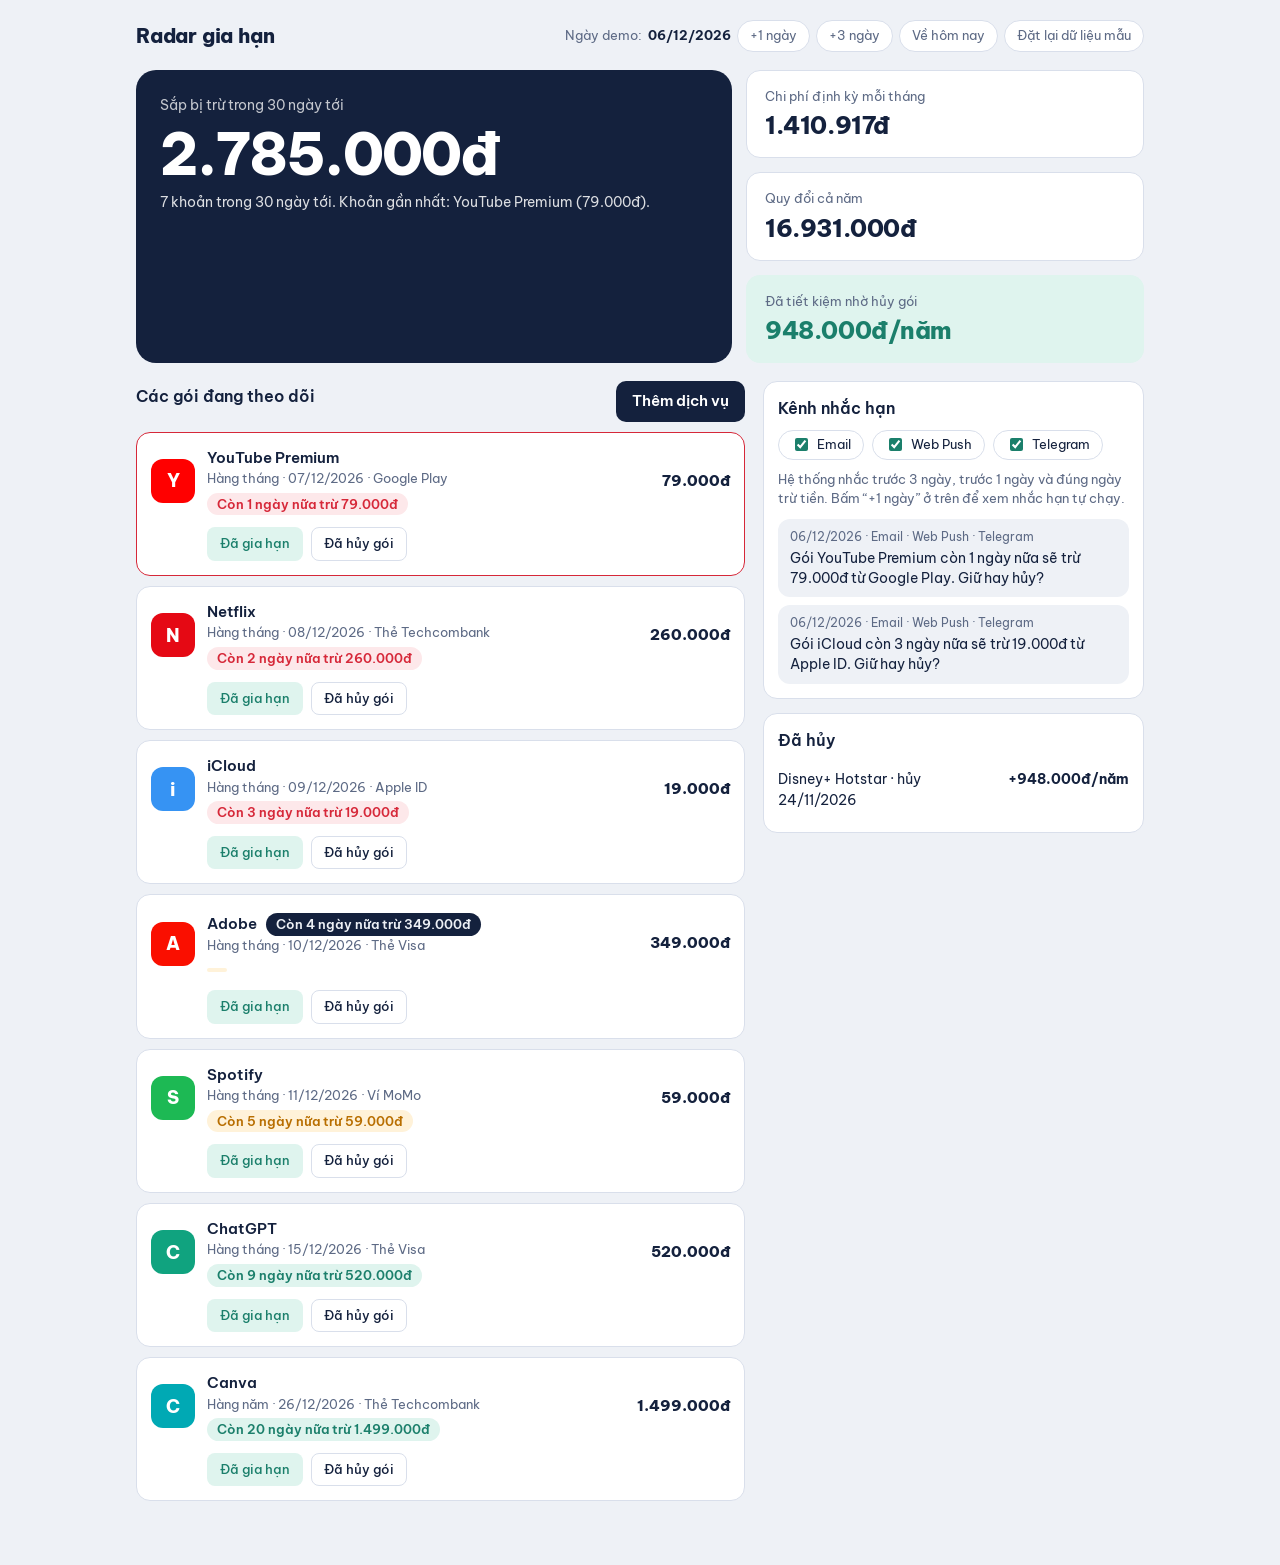
==== index.html @ 2cea7b78 "thêm" ====
<!DOCTYPE html>
<html lang="vi">
<head>
  <meta charset="utf-8">
  <meta name="viewport" content="width=device-width, initial-scale=1, viewport-fit=cover">
  <meta name="theme-color" content="#eef1f6">
  <title>Radar gia hạn – Theo dõi gói đăng ký</title>
  <link rel="preconnect" href="https://fonts.googleapis.com">
  <link rel="preconnect" href="https://fonts.gstatic.com" crossorigin>
  <link rel="stylesheet" href="https://fonts.googleapis.com/css2?family=Be+Vietnam+Pro:wght@400;500;600;800&display=swap">
  <link rel="stylesheet" href="styles.css">
  <script src="app.js" defer></script>
</head>
<body>
  <div class="wrap">
    <header>
      <h1>Radar gia hạn</h1>
      <div class="sim" aria-label="Điều khiển ngày demo">
        Ngày demo: <b id="today"></b>
        <button class="chip" data-d="1">+1 ngày</button>
        <button class="chip" data-d="3">+3 ngày</button>
        <button class="chip" data-d="0">Về hôm nay</button>
        <button class="chip" id="reset">Đặt lại dữ liệu mẫu</button>
      </div>
    </header>

    <section class="hero">
      <div class="leak">
        <small>Sắp bị trừ trong 30 ngày tới</small>
        <div class="big" id="next30">0đ</div>
        <div class="sub" id="next30sub"></div>
      </div>
      <div class="stats">
        <div class="stat">
          <small>Chi phí định kỳ mỗi tháng</small>
          <div class="v" id="month">0đ</div>
        </div>
        <div class="stat">
          <small>Quy đổi cả năm</small>
          <div class="v" id="year">0đ</div>
        </div>
        <div class="stat save">
          <small>Đã tiết kiệm nhờ hủy gói</small>
          <div class="v" id="saved">0đ</div>
        </div>
      </div>
    </section>

    <div class="cols">
      <main>
        <div class="bar">
          <h2>Các gói đang theo dõi</h2>
          <button class="primary" id="add">Thêm dịch vụ</button>
        </div>
        <div class="list" id="list"></div>
      </main>
      <aside>
        <div class="panel">
          <h2>Kênh nhắc hạn</h2>
          <div class="ch" id="channels">
            <label><input type="checkbox" value="Email" checked>Email</label>
            <label><input type="checkbox" value="Web Push" checked>Web Push</label>
            <label><input type="checkbox" value="Telegram" checked>Telegram</label>
          </div>
          <p class="meta reminder-help">
            Hệ thống nhắc trước 3 ngày, trước 1 ngày và đúng ngày trừ tiền.
            Bấm “+1 ngày” ở trên để xem nhắc hạn tự chạy.
          </p>
          <div class="log" id="log"></div>
        </div>
        <div class="panel">
          <h2>Đã hủy</h2>
          <div id="arch"></div>
        </div>
      </aside>
    </div>
  </div>

  <dialog id="dlg">
    <div class="dlg">
      <h2>Thêm dịch vụ</h2>
      <p class="meta">Chọn nhanh từ thư viện, rồi điền giá và ngày gia hạn.</p>
      <div class="tpls" id="tpls"></div>
      <div class="f">
        <label class="full">
          Tên dịch vụ
          <input id="fName" placeholder="Ví dụ: Netflix">
        </label>
        <label>
          Giá (đ)
          <input id="fPrice" type="number" min="0" step="1000" placeholder="260000">
        </label>
        <label>
          Chu kỳ
          <select id="fCycle">
            <option value="m">Hàng tháng</option>
            <option value="y">Hàng năm</option>
          </select>
        </label>
        <label>
          Ngày gia hạn tiếp theo
          <input id="fDate" type="date">
        </label>
        <label>
          Nguồn tiền
          <select id="fSrc">
            <option>Thẻ Techcombank</option>
            <option>Thẻ Visa</option>
            <option>Ví MoMo</option>
            <option>Apple ID</option>
            <option>Google Play</option>
          </select>
        </label>
        <label class="chk full">
          <input type="checkbox" id="fTrial">
          Đang dùng thử miễn phí (sẽ tự tính tiền khi hết hạn)
        </label>
      </div>
      <div class="row">
        <button class="ghost" id="cancelDlg">Đóng</button>
        <button class="primary" id="save">Lưu dịch vụ</button>
      </div>
    </div>
  </dialog>

  <div id="toast" role="status" aria-live="polite"></div>
</body>
</html>
---- styles.css ----
:root {
  --bg: #eef1f6;
  --surface: #fff;
  --ink: #14213d;
  --muted: #5d6a85;
  --line: #d9dfeb;
  --hot: #d62839;
  --hotbg: #fde8ea;
  --warn: #b86e00;
  --warnbg: #fff2d9;
  --ok: #1b7f6b;
  --okbg: #dff4ee;
  --accent: #14213d;
  --onaccent: #fff;
  box-sizing: border-box;
  padding-top: env(safe-area-inset-top, 0px);
  padding-bottom: env(safe-area-inset-bottom, 0px);
}

@media (prefers-color-scheme: dark) {
  :root:not([data-theme="light"]) {
    --bg: #0e1424;
    --surface: #18213a;
    --ink: #eef1f8;
    --muted: #9aa6c2;
    --line: #2b3656;
    --hot: #ff6b79;
    --hotbg: #3a1c26;
    --warn: #ffc15a;
    --warnbg: #3a2f16;
    --ok: #5fd6bb;
    --okbg: #14352f;
    --accent: #eef1f8;
    --onaccent: #14213d;
  }
}

:root[data-theme="dark"] {
  --bg: #0e1424;
  --surface: #18213a;
  --ink: #eef1f8;
  --muted: #9aa6c2;
  --line: #2b3656;
  --hot: #ff6b79;
  --hotbg: #3a1c26;
  --warn: #ffc15a;
  --warnbg: #3a2f16;
  --ok: #5fd6bb;
  --okbg: #14352f;
  --accent: #eef1f8;
  --onaccent: #14213d;
}

html {
  scroll-padding-top: env(safe-area-inset-top, 0px);
}

* {
  box-sizing: border-box;
}

body {
  margin: 0;
  background: var(--bg);
  color: var(--ink);
  font: 400 15px/1.5 "Be Vietnam Pro", system-ui, -apple-system, "Segoe UI", sans-serif;
}

button,
input,
select {
  font: inherit;
  color: inherit;
}

button {
  cursor: pointer;
}

:focus-visible {
  outline: 3px solid #4c8dff;
  outline-offset: 2px;
}

.wrap {
  max-width: 1040px;
  margin: 0 auto;
  padding: 20px 16px 64px;
}

header {
  display: flex;
  flex-wrap: wrap;
  gap: 12px;
  align-items: center;
  justify-content: space-between;
  margin-bottom: 18px;
}

h1 {
  margin: 0;
  font-size: 20px;
  font-weight: 800;
  letter-spacing: -.01em;
}

h2 {
  margin: 0 0 10px;
  font-size: 16px;
  font-weight: 600;
}

.sim {
  display: flex;
  flex-wrap: wrap;
  gap: 6px;
  align-items: center;
  color: var(--muted);
  font-size: 13px;
}

.sim b {
  color: var(--ink);
}

.chip {
  border: 1px solid var(--line);
  border-radius: 999px;
  padding: 5px 12px;
  background: var(--surface);
  font-size: 13px;
}

.chip:hover {
  border-color: var(--ink);
}

.hero {
  display: grid;
  grid-template-columns: 1.5fr 1fr;
  gap: 14px;
  margin-bottom: 18px;
}

.leak {
  border-radius: 20px;
  padding: 24px;
  background: var(--accent);
  color: var(--onaccent);
}

.leak small {
  font-size: 14px;
  opacity: .75;
}

.leak .big {
  margin: 6px 0;
  font-size: clamp(34px, 8vw, 58px);
  font-weight: 800;
  letter-spacing: -.03em;
  line-height: 1.1;
}

.leak .sub {
  font-size: 14px;
  opacity: .85;
}

.stats {
  display: grid;
  gap: 14px;
}

.stat {
  border: 1px solid var(--line);
  border-radius: 14px;
  padding: 14px 18px;
  background: var(--surface);
}

.stat small {
  color: var(--muted);
}

.stat .v {
  font-size: 24px;
  font-weight: 800;
  letter-spacing: -.02em;
}

.stat.save {
  border-color: transparent;
  background: var(--okbg);
}

.stat.save .v {
  color: var(--ok);
}

.cols {
  display: grid;
  grid-template-columns: 1.6fr 1fr;
  gap: 18px;
  align-items: start;
}

.bar {
  display: flex;
  justify-content: space-between;
  align-items: center;
  gap: 8px;
  margin-bottom: 10px;
}

.primary {
  border: 0;
  border-radius: 10px;
  padding: 9px 16px;
  background: var(--accent);
  color: var(--onaccent);
  font-weight: 600;
}

.list {
  display: grid;
  gap: 10px;
}

.card {
  display: grid;
  grid-template-columns: 44px 1fr auto;
  gap: 12px;
  align-items: center;
  border: 1px solid var(--line);
  border-radius: 14px;
  padding: 14px;
  background: var(--surface);
}

.card.hot {
  border-color: var(--hot);
}

.logo {
  display: grid;
  width: 44px;
  height: 44px;
  place-items: center;
  border-radius: 12px;
  color: #fff;
  font-size: 18px;
  font-weight: 800;
}

.name {
  font-weight: 600;
}

.meta {
  color: var(--muted);
  font-size: 13px;
}

.price {
  font-weight: 800;
  text-align: right;
  white-space: nowrap;
}

.tag {
  display: inline-block;
  margin-top: 4px;
  border-radius: 999px;
  padding: 2px 10px;
  font-size: 12.5px;
  font-weight: 600;
}

.t-hot {
  background: var(--hotbg);
  color: var(--hot);
}

.t-warn {
  background: var(--warnbg);
  color: var(--warn);
}

.t-ok {
  background: var(--okbg);
  color: var(--ok);
}

.t-trial {
  margin-left: 6px;
  background: var(--ink);
  color: var(--bg);
}

.acts {
  display: flex;
  grid-column: 2 / 4;
  flex-wrap: wrap;
  gap: 8px;
}

.acts button {
  border: 1px solid var(--line);
  border-radius: 8px;
  padding: 6px 12px;
  background: transparent;
  font-size: 13px;
  font-weight: 500;
}

.acts .renew {
  border-color: transparent;
  background: var(--okbg);
  color: var(--ok);
}

.acts .cancel:hover {
  border-color: var(--hot);
  color: var(--hot);
}

.empty {
  border: 1px dashed var(--line);
  border-radius: 14px;
  padding: 22px;
  color: var(--muted);
  text-align: center;
}

.panel {
  margin-bottom: 14px;
  border: 1px solid var(--line);
  border-radius: 14px;
  padding: 14px;
  background: var(--surface);
}

.ch {
  display: flex;
  flex-wrap: wrap;
  gap: 8px;
  margin-bottom: 10px;
}

.ch label {
  display: flex;
  align-items: center;
  gap: 6px;
  border: 1px solid var(--line);
  border-radius: 999px;
  padding: 4px 12px;
  font-size: 13px;
  cursor: pointer;
}

.ch input {
  accent-color: var(--ok);
}

.reminder-help {
  margin: 0 0 10px;
}

.log {
  display: grid;
  max-height: 300px;
  gap: 8px;
  overflow: auto;
}

.msg {
  border-radius: 12px;
  padding: 9px 12px;
  background: var(--bg);
  font-size: 13.5px;
}

.msg i {
  display: block;
  margin-bottom: 2px;
  color: var(--muted);
  font-size: 12px;
  font-style: normal;
}

.arch {
  display: flex;
  justify-content: space-between;
  gap: 8px;
  border-bottom: 1px solid var(--line);
  padding: 7px 0;
  font-size: 14px;
}

.arch:last-child {
  border: 0;
}

dialog {
  width: min(480px, 94vw);
  border: 0;
  border-radius: 18px;
  padding: 0;
  background: var(--surface);
  color: var(--ink);
  box-shadow: 0 20px 60px rgb(0 0 0 / 35%);
}

dialog::backdrop {
  background: rgb(10 15 30 / 55%);
}

.dlg {
  padding: 20px;
}

.dlg > .meta {
  margin: 0;
}

.tpls {
  display: flex;
  flex-wrap: wrap;
  gap: 8px;
  margin: 10px 0 14px;
}

.tpl {
  display: flex;
  align-items: center;
  gap: 6px;
  border: 2px solid var(--line);
  border-radius: 999px;
  padding: 4px 12px 4px 4px;
  background: transparent;
  font-size: 13px;
}

.tpl .logo {
  width: 26px;
  height: 26px;
  border-radius: 50%;
  font-size: 12px;
}

.tpl.on {
  border-color: var(--ink);
}

.f {
  display: grid;
  grid-template-columns: 1fr 1fr;
  gap: 10px;
}

.f label {
  display: grid;
  gap: 3px;
  color: var(--muted);
  font-size: 13px;
}

.f .full {
  grid-column: 1 / -1;
}

.f input,
.f select {
  border: 1px solid var(--line);
  border-radius: 9px;
  padding: 8px 10px;
  background: var(--bg);
  color: var(--ink);
}

.chk {
  display: flex !important;
  grid-template-columns: none;
  align-items: center;
  gap: 8px !important;
}

.row {
  display: flex;
  justify-content: flex-end;
  gap: 8px;
  margin-top: 16px;
}

.row .ghost {
  border: 1px solid var(--line);
  border-radius: 10px;
  padding: 9px 16px;
  background: transparent;
}

#toast {
  position: fixed;
  z-index: 50;
  bottom: calc(20px + env(safe-area-inset-bottom, 0px));
  left: 50%;
  max-width: 92vw;
  border-radius: 12px;
  padding: 11px 18px;
  transform: translate(-50%, 30px);
  background: var(--accent);
  color: var(--onaccent);
  opacity: 0;
  pointer-events: none;
  font-size: 14px;
  transition: .25s;
}

#toast.show {
  transform: translate(-50%, 0);
  opacity: 1;
}

@media (max-width: 860px) {
  .cols {
    grid-template-columns: 1fr;
  }
}

@media (max-width: 760px) {
  .hero {
    grid-template-columns: 1fr;
  }
}

@media (prefers-reduced-motion: reduce) {
  #toast {
    transition: none;
  }
}
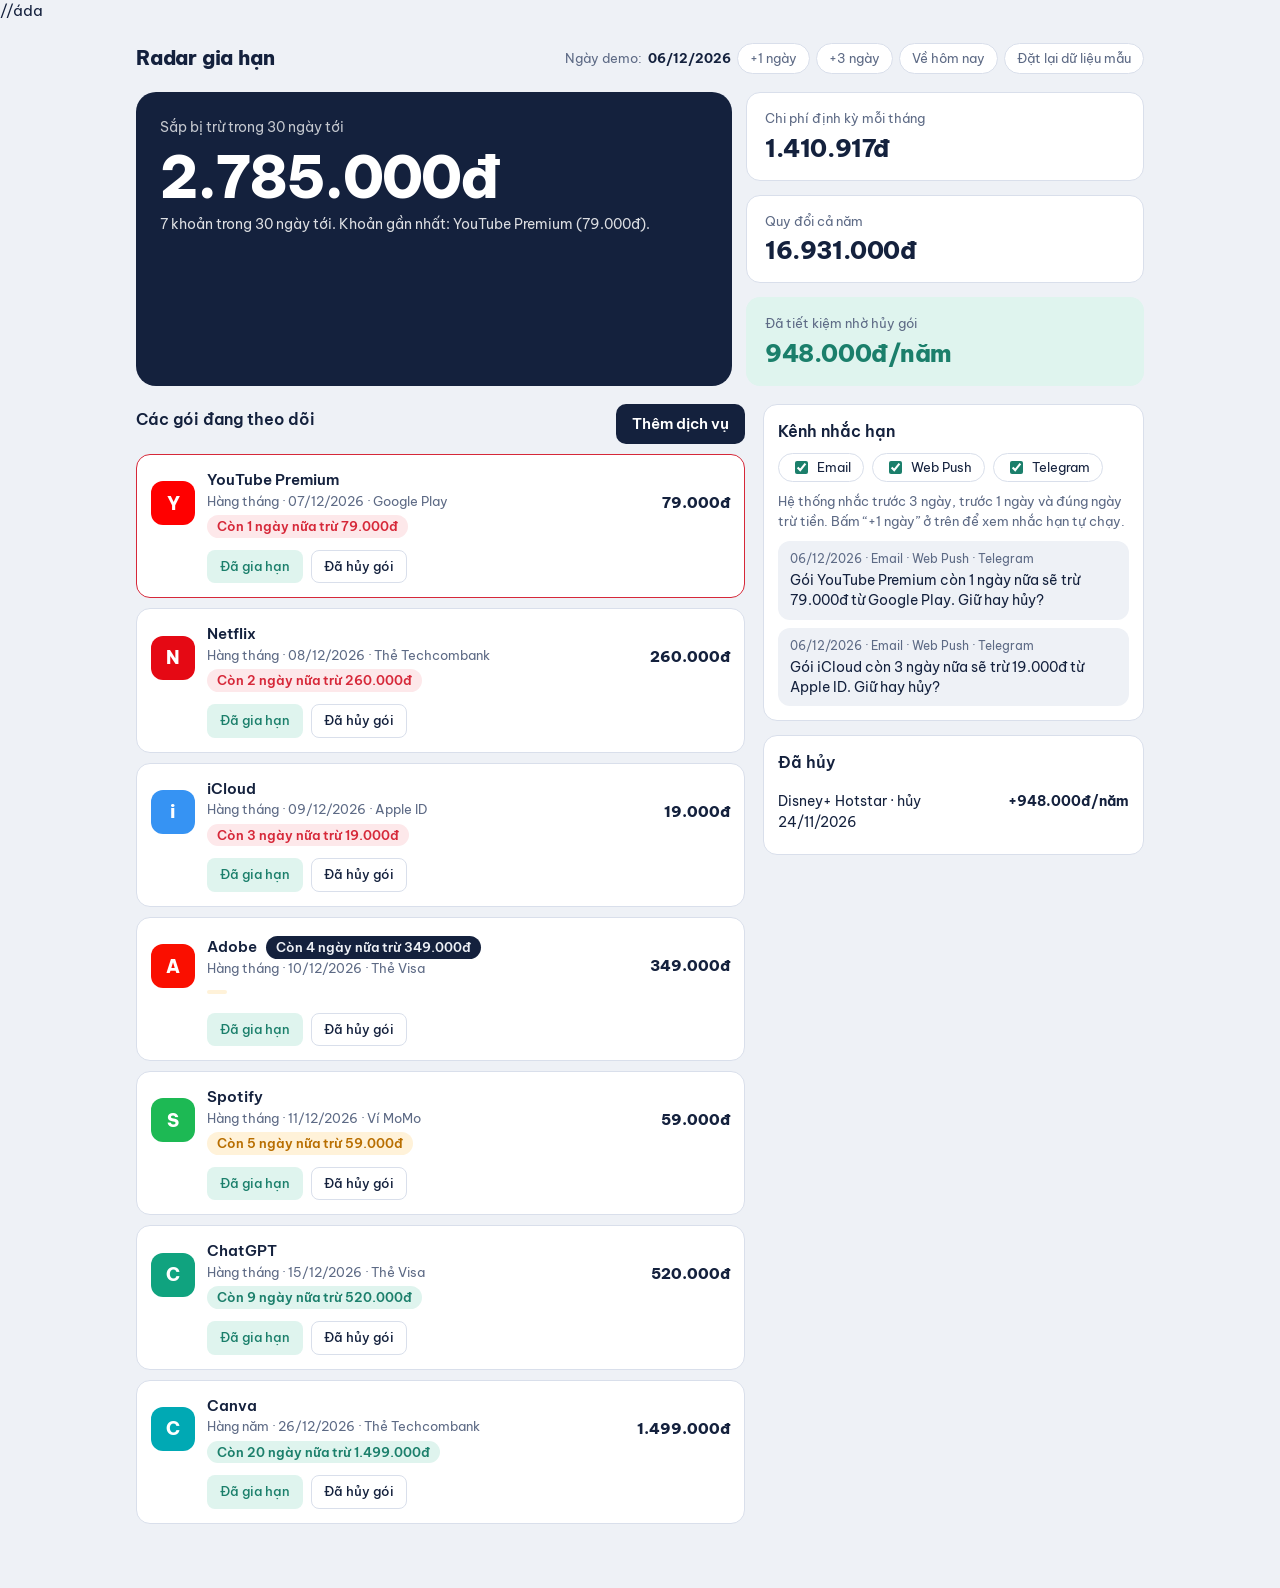
==== commit cd00aec9: "thêm" ====
--- a/index.html
+++ b/index.html
@@ -11,7 +11,9 @@
   <link rel="stylesheet" href="styles.css">
   <script src="app.js" defer></script>
 </head>
-<body>
+<body> 
+  //áda
+
   <div class="wrap">
     <header>
       <h1>Radar gia hạn</h1>
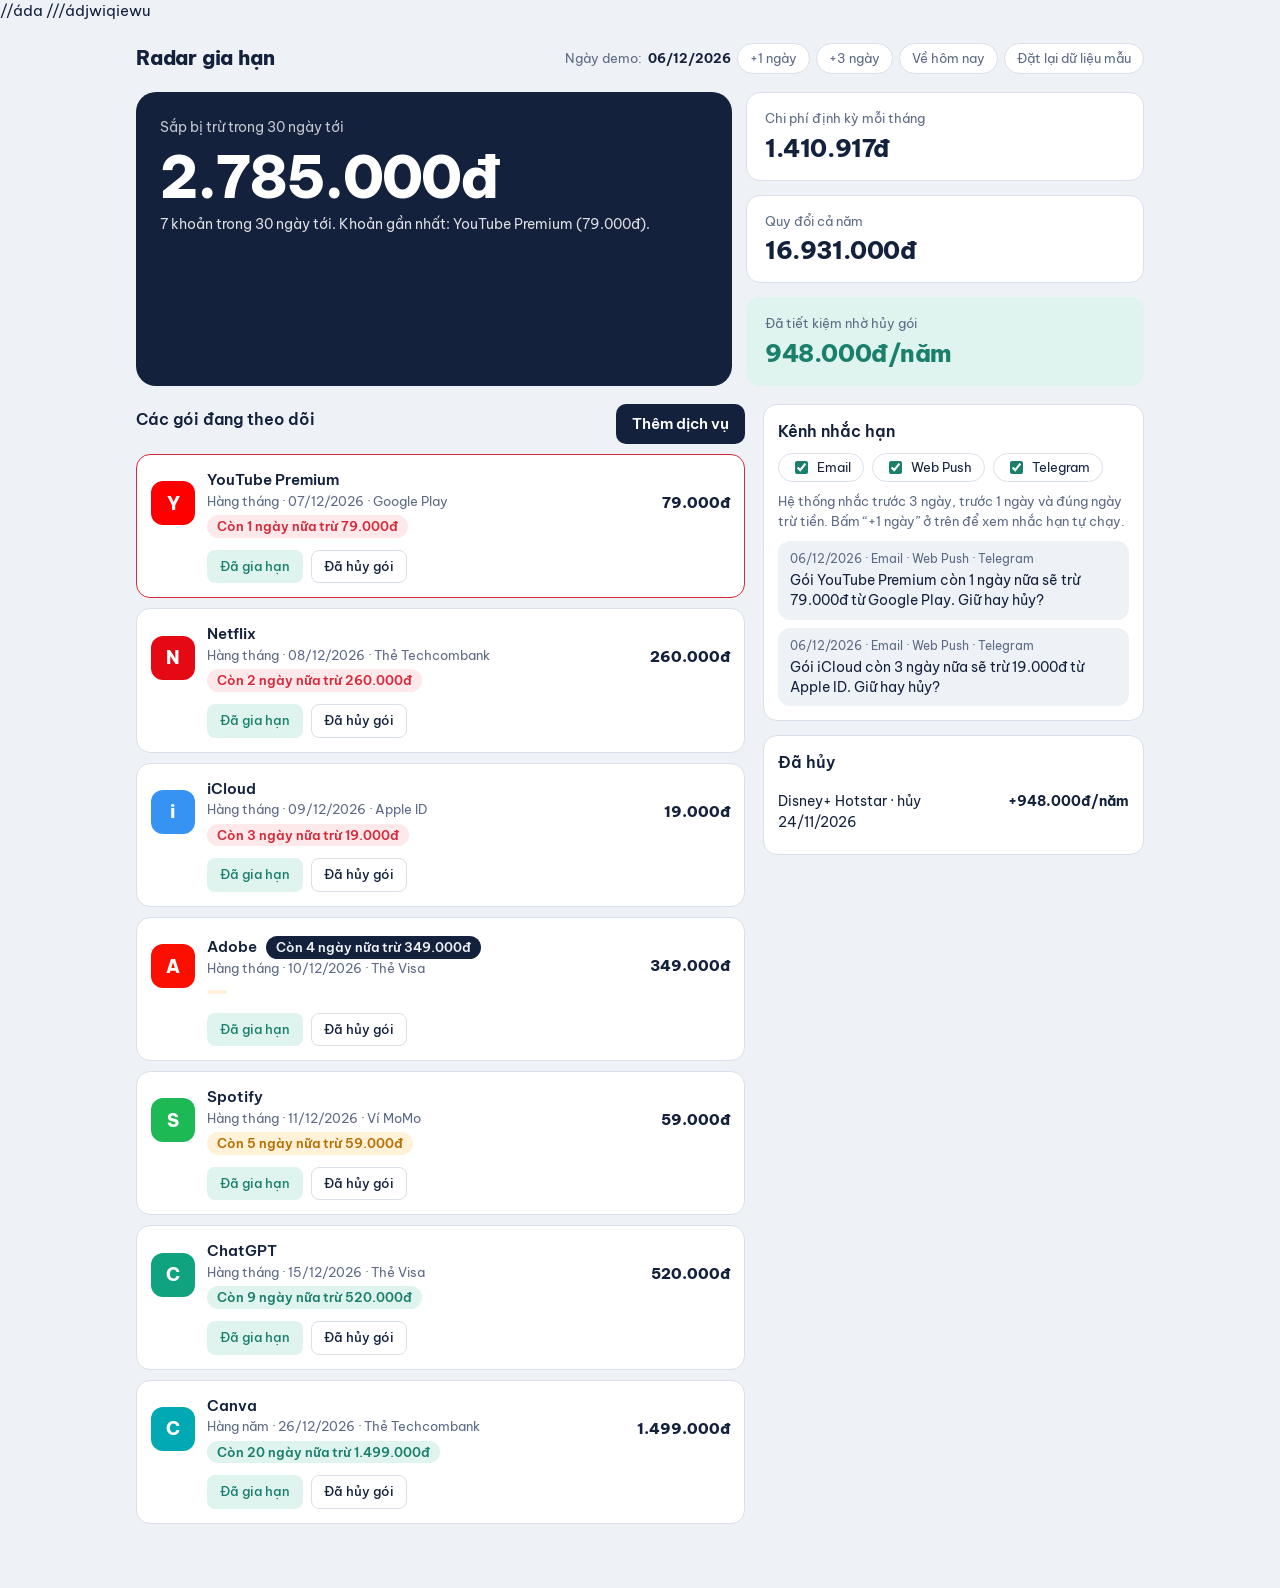
==== commit 758d7297: "thêmm" ====
--- a/index.html
+++ b/index.html
@@ -13,7 +13,7 @@
 </head>
 <body> 
   //áda
-
+///ádjwiqiewu
   <div class="wrap">
     <header>
       <h1>Radar gia hạn</h1>
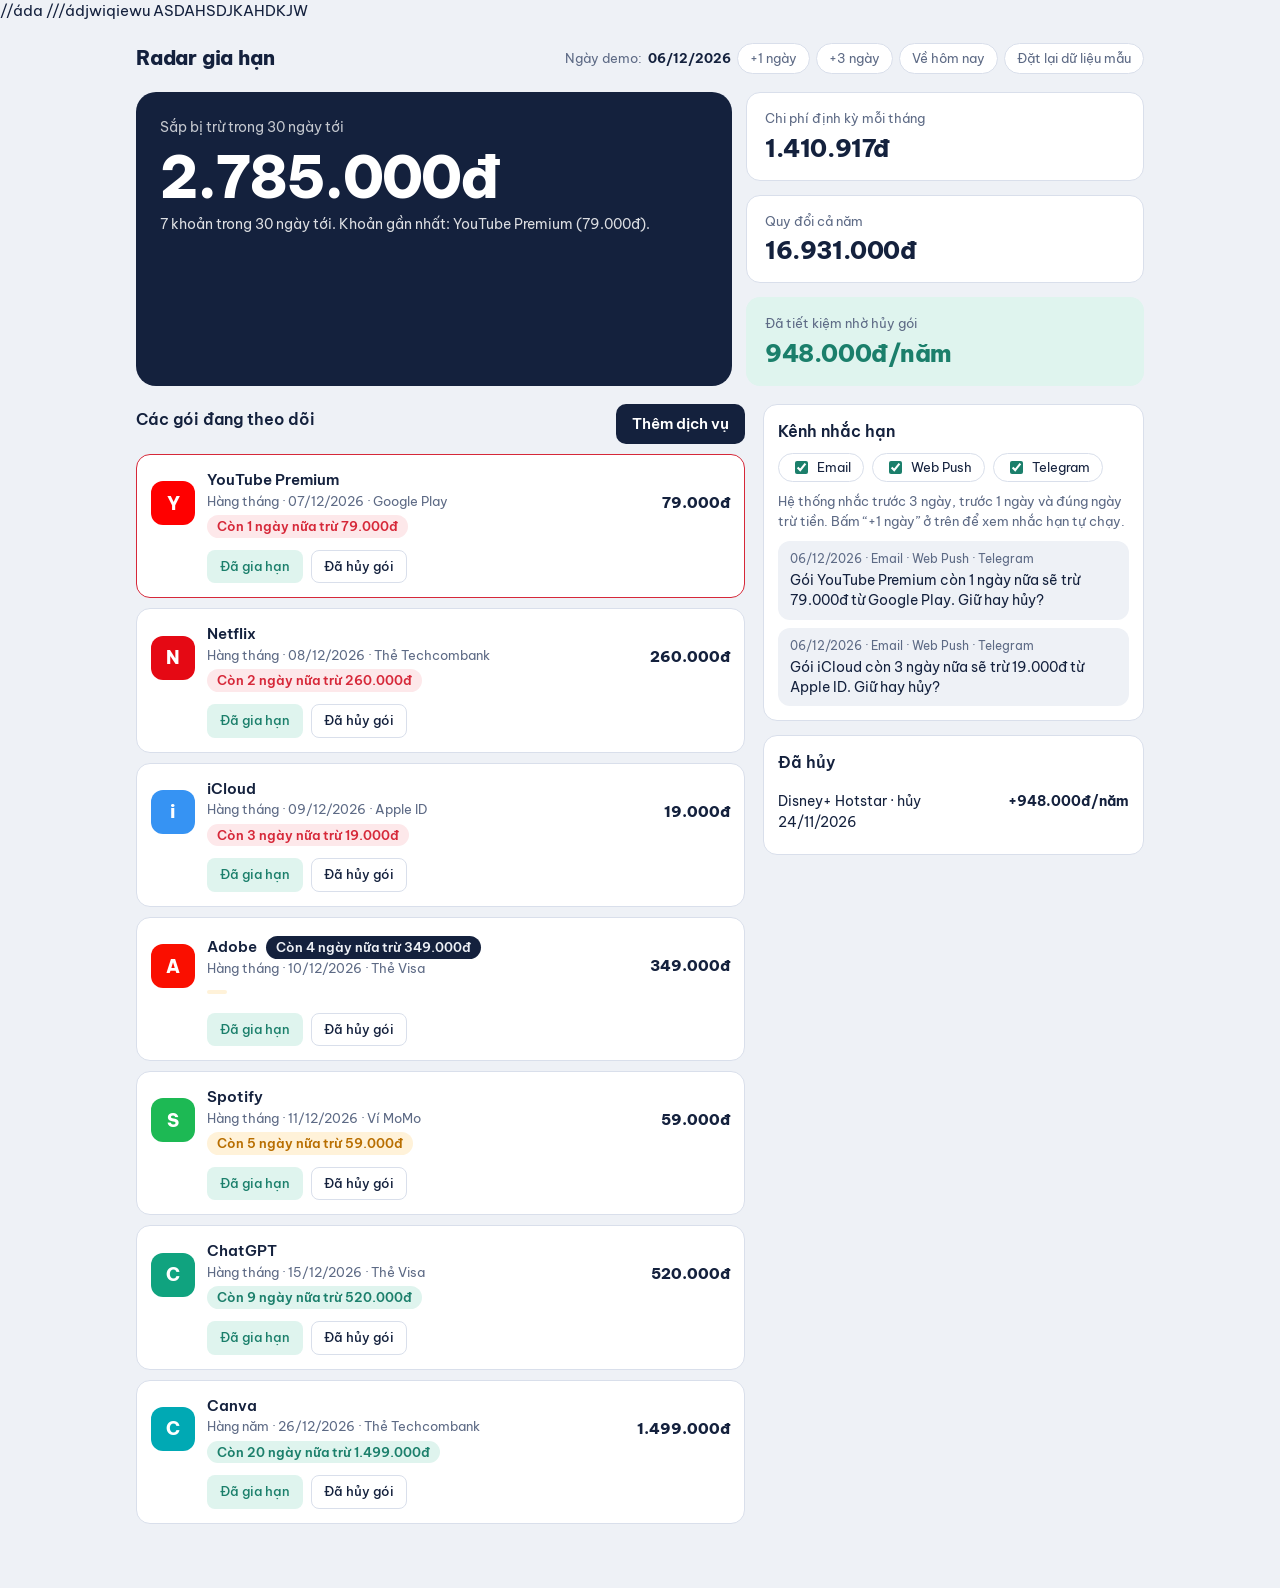
==== commit ab100e35: "THEM" ====
--- a/index.html
+++ b/index.html
@@ -14,6 +14,8 @@
 <body> 
   //áda
 ///ádjwiqiewu
+ASDAHSDJKAHDKJW
+
   <div class="wrap">
     <header>
       <h1>Radar gia hạn</h1>
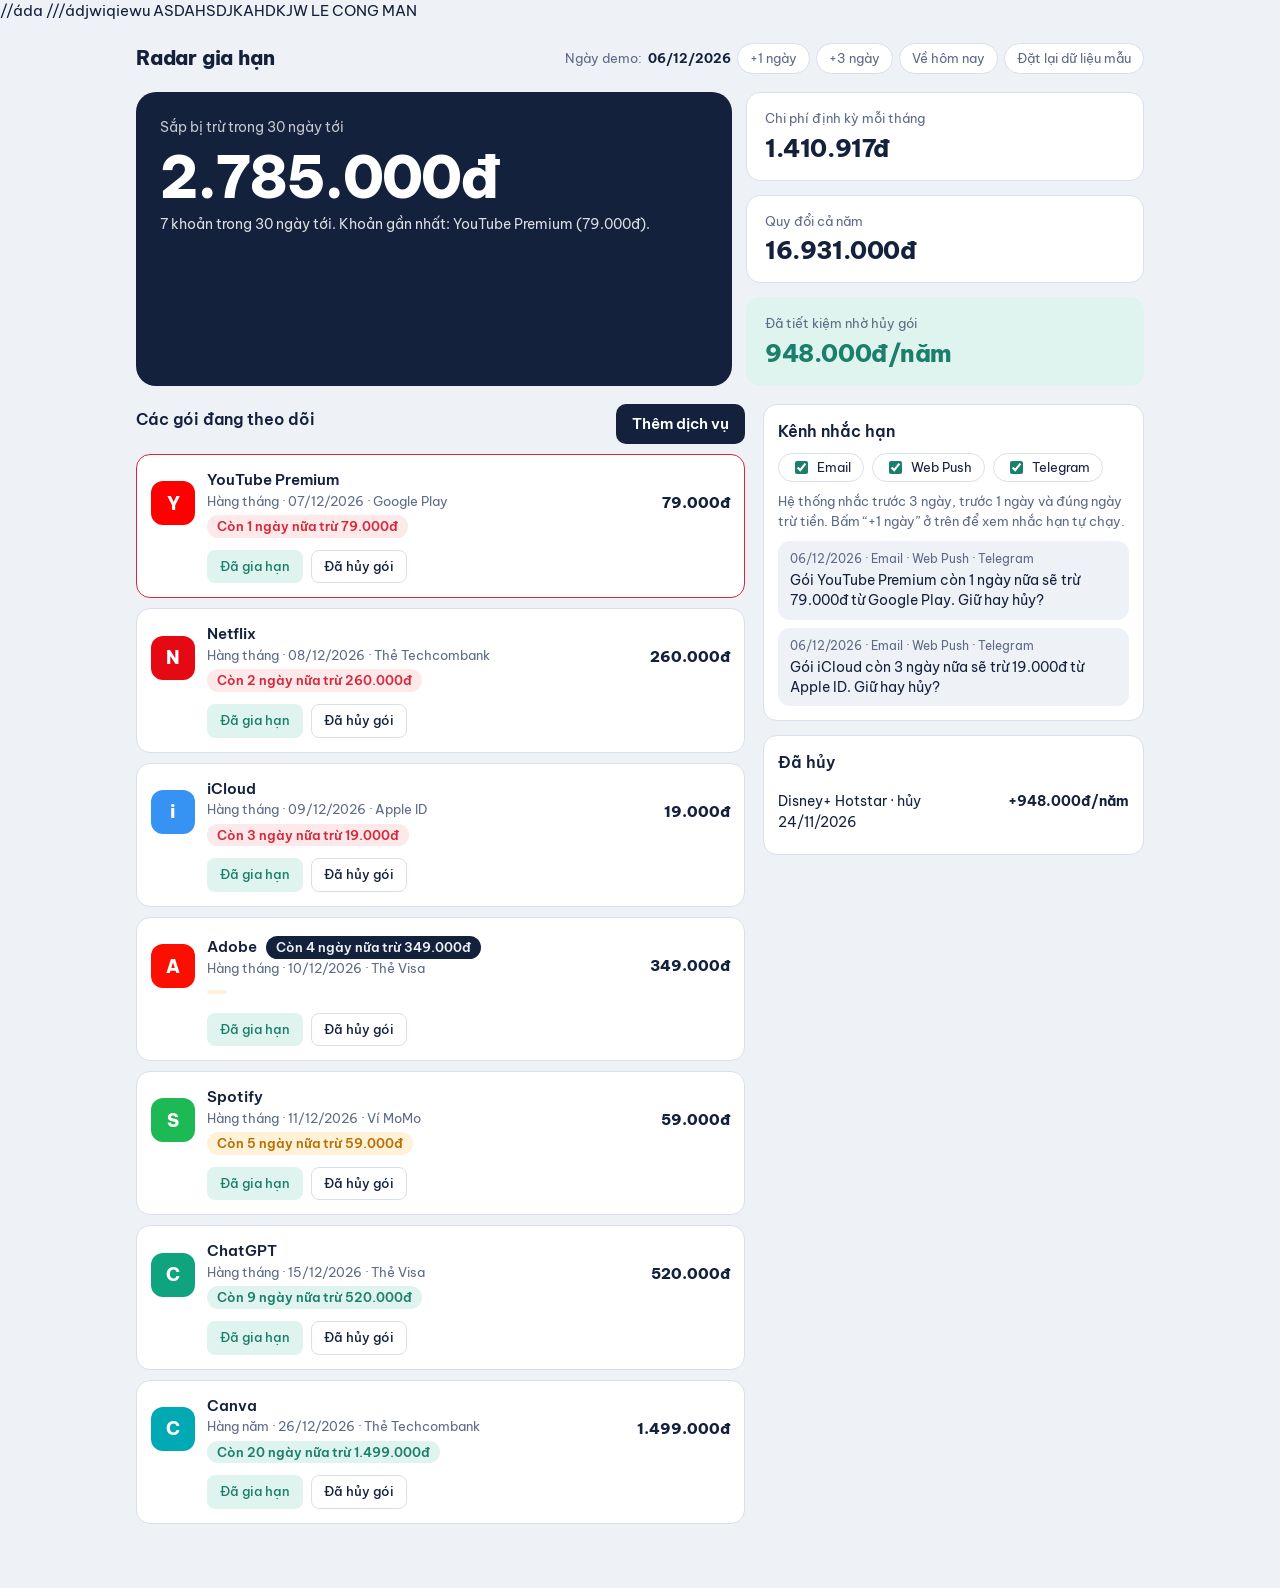
==== commit cb028a1b: "TJEM," ====
--- a/index.html
+++ b/index.html
@@ -15,7 +15,7 @@
   //áda
 ///ádjwiqiewu
 ASDAHSDJKAHDKJW
-
+LE CONG MAN
   <div class="wrap">
     <header>
       <h1>Radar gia hạn</h1>
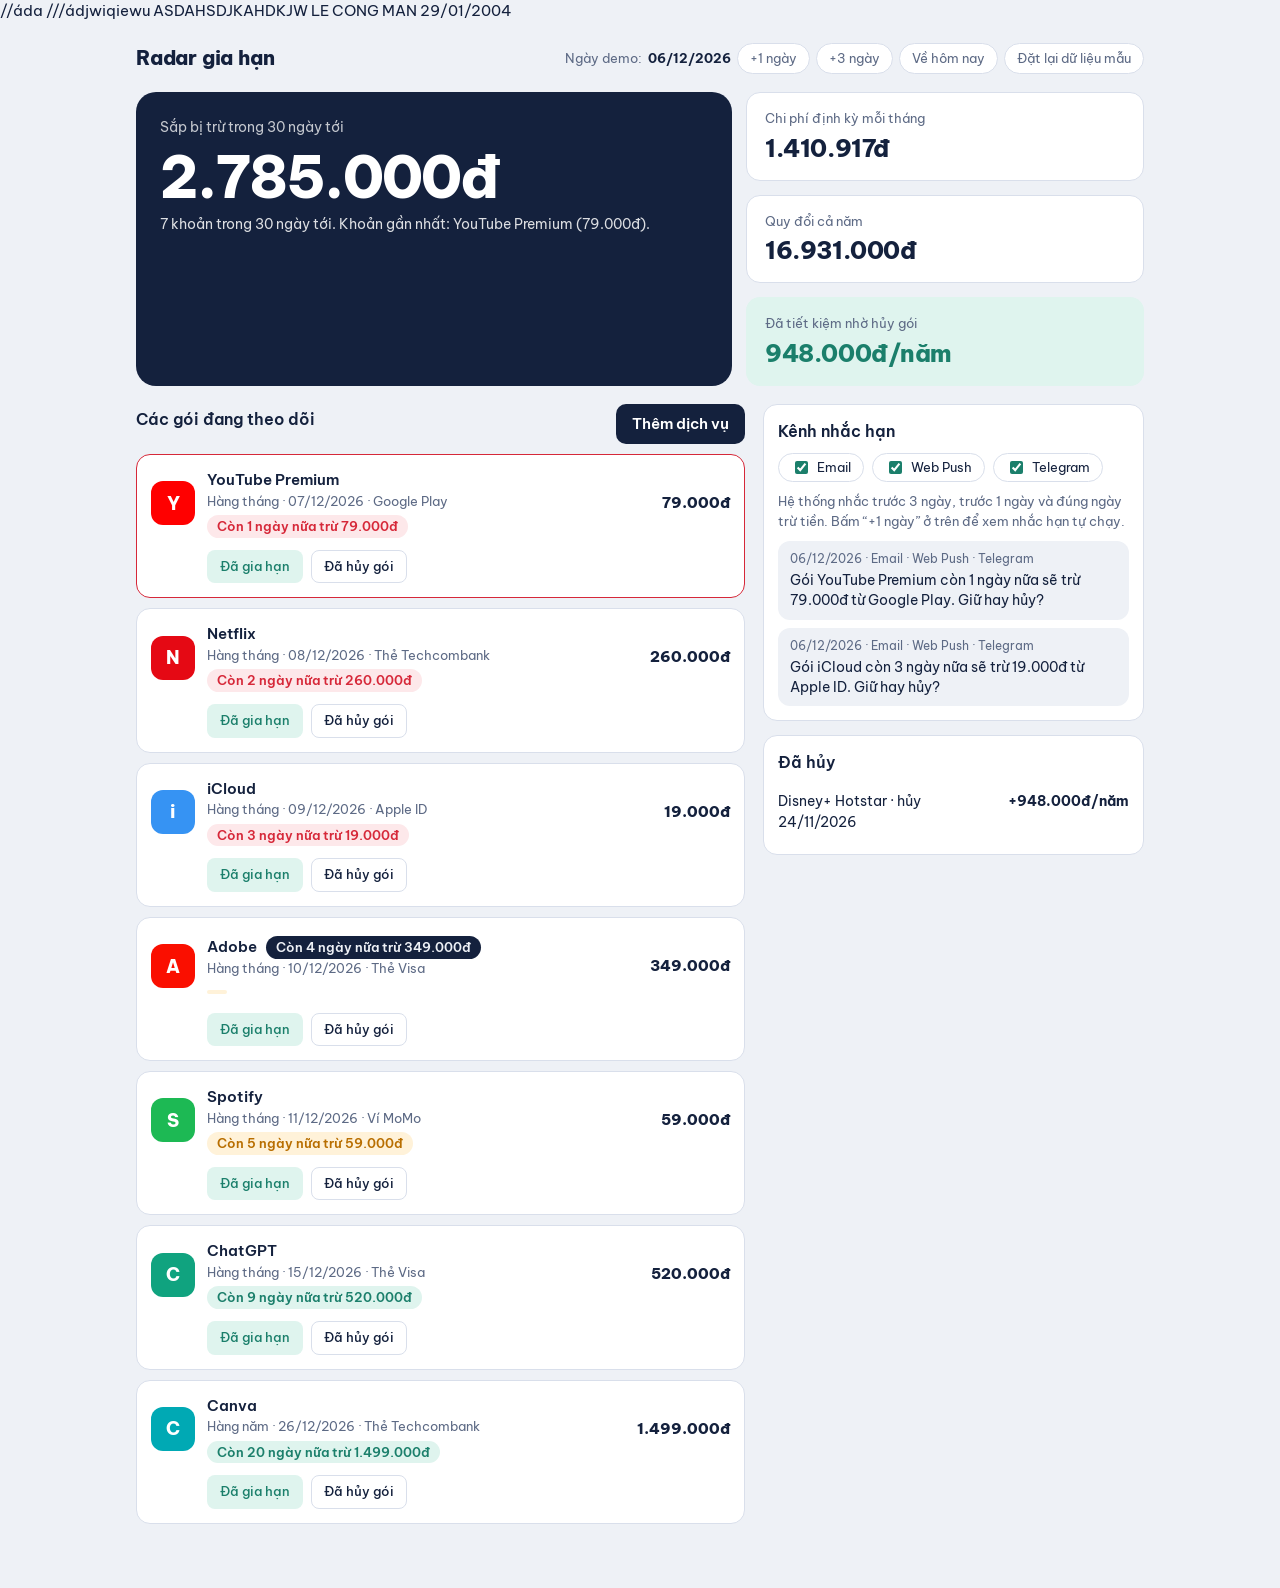
==== commit 44ea8ffa: "THEMM" ====
--- a/index.html
+++ b/index.html
@@ -16,6 +16,8 @@
 ///ádjwiqiewu
 ASDAHSDJKAHDKJW
 LE CONG MAN
+29/01/2004
+
   <div class="wrap">
     <header>
       <h1>Radar gia hạn</h1>
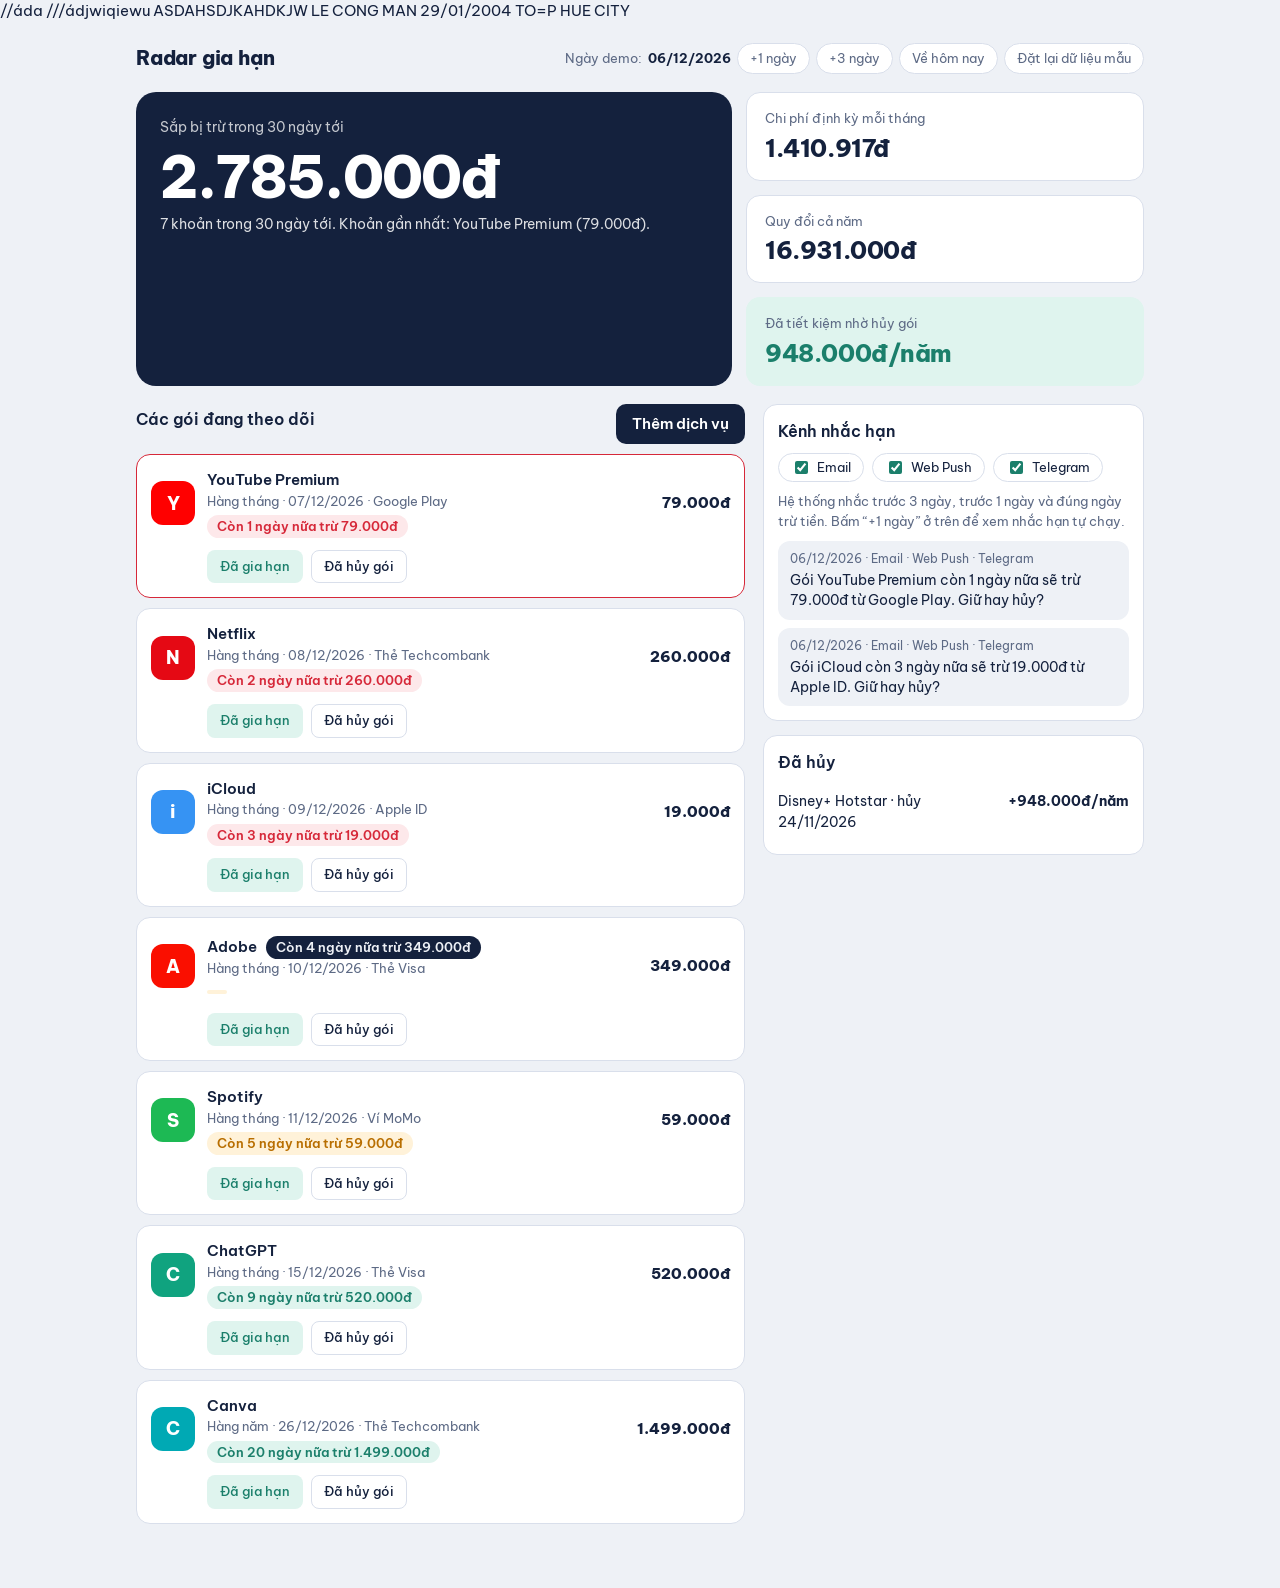
==== commit 03366b8f: "THE" ====
--- a/index.html
+++ b/index.html
@@ -17,6 +17,7 @@
 ASDAHSDJKAHDKJW
 LE CONG MAN
 29/01/2004
+TO=P HUE CITY 
 
   <div class="wrap">
     <header>
